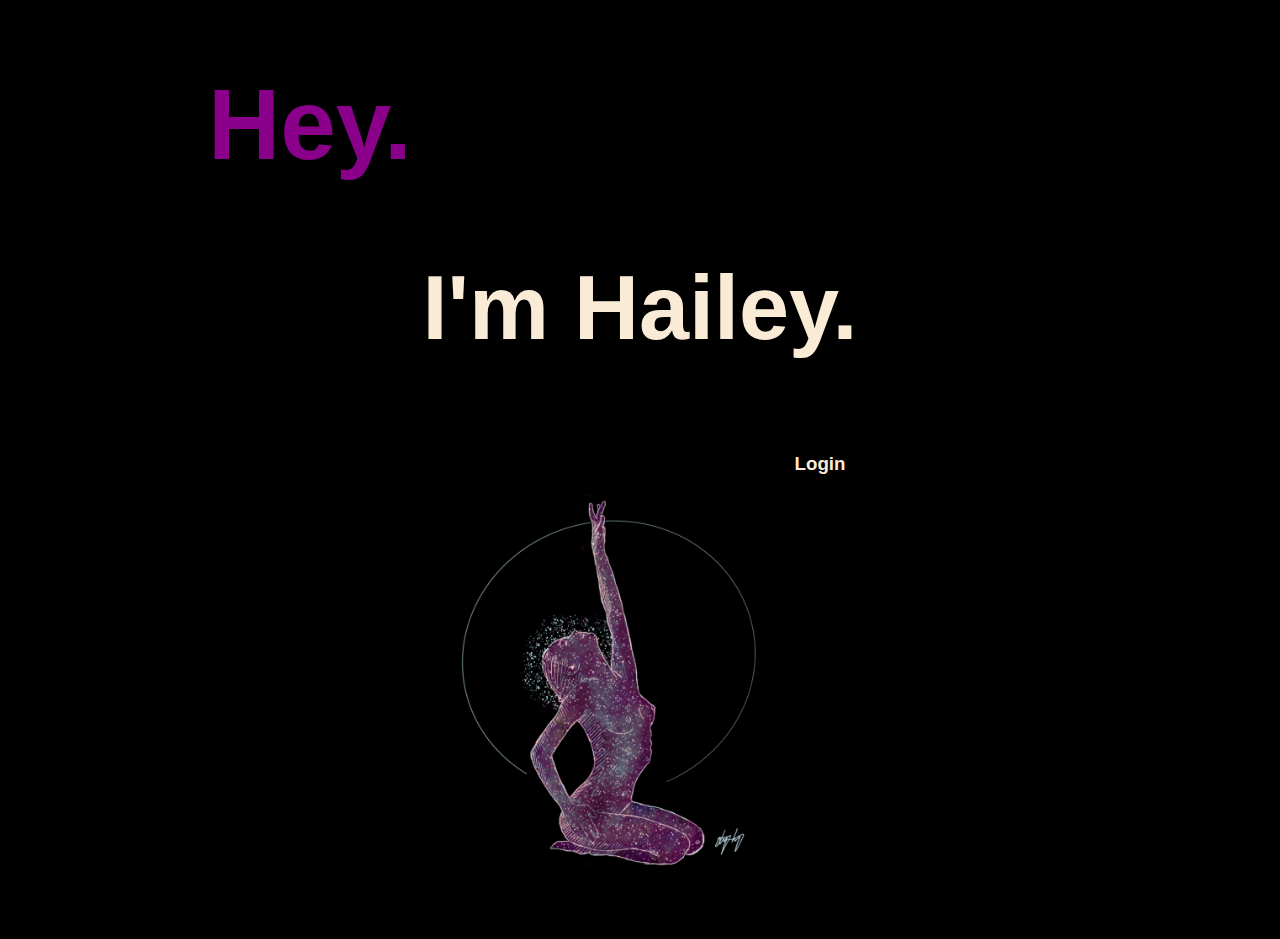
==== index.html @ 0ae5e3e1 "finally coded an image" ====
<!DOCTYPE html>
<html lang="en">
  <head>
    <meta charset="UTF-8" />
    <meta http-equiv="X-UA-Compatible" content="IE=edge" />
    <meta name="viewport" content="width=device-width, initial-scale=1.0" />
    <title>Hailey Morgan</title>
    <link rel="stylesheet" type="text/css" href="styles.css" />
  </head>
  <body>
    <h1>Hey.</h1>
    <h2>I'm Hailey.</h2>
    <div class="image">
    <img class="homeimage" src="./IMG_0836.JPG">
    <h3><a href="login.html">Login</a></h3>
    </div>
  </body>
</html>
---- styles.css ----
body {
  background-color: black;
}
a {
  color: antiquewhite;
  text-decoration: none;
}
a:hover {color: darkmagenta;
   margin-bottom: 16px;}
h1 {
  text-align: left;
  font-family: Arial, Helvetica, sans-serif;
  color: darkmagenta;;
  border-radius: 10px;
  font-size: 100px;
  font-weight: bold;
  padding-left: 200px;
}
h2 {
  font-size: 90px;
  text-align: center;
  font-family: Arial, Helvetica, sans-serif;
  color: antiquewhite;
  border-radius: 10px;
  font-weight: bold;
}
ul {
    color: antiquewhite;
}
h3 {text-align: center;
    font-family: Arial, Helvetica, sans-serif;
    color: antiquewhite;
}
button {
  border: 1px solid;
  padding: 5px;
  background-color: lightgray;
  margin-top: 25px;
  margin-left: 75px;
  
}
ul{
  list-style: none;
  text-align: center;
}

.homeimage {
  max-width: 360px;
  max-height: 600px;
  
}
.image{
  display: flex;
  justify-content: center;
}
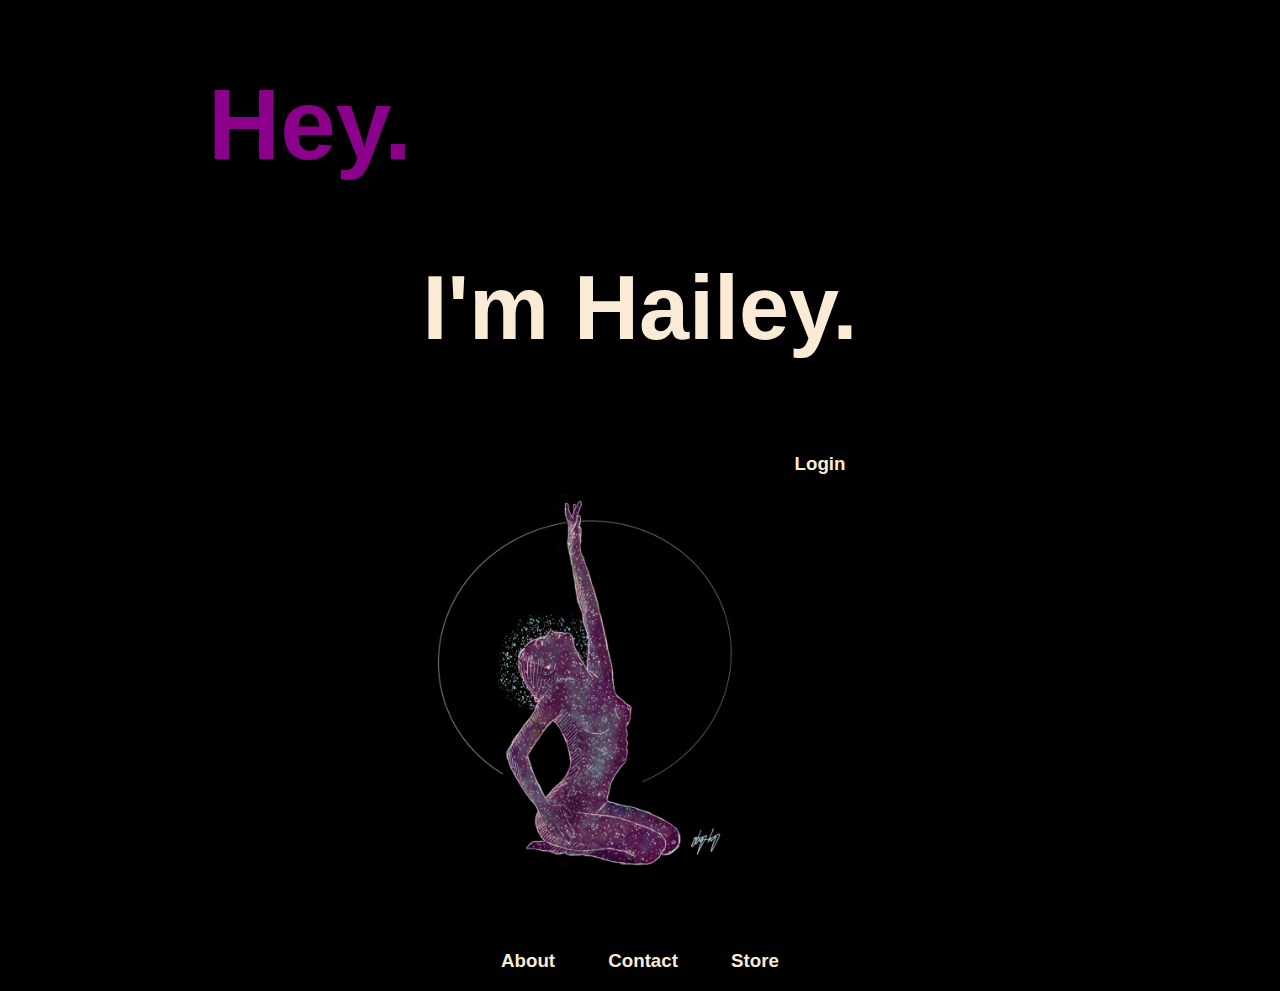
==== commit 23fe1fcd: "added ahrefs" ====
--- a/index.html
+++ b/index.html
@@ -8,11 +8,21 @@
     <link rel="stylesheet" type="text/css" href="styles.css" />
   </head>
   <body>
+    <section class="main">
     <h1>Hey.</h1>
     <h2>I'm Hailey.</h2>
     <div class="image">
     <img class="homeimage" src="./IMG_0836.JPG">
     <h3><a href="login.html">Login</a></h3>
     </div>
+   </section>
+
+   <footer>
+     <h3>
+       <a href="">About</a>
+       <a href="">Contact</a>
+       <a href="">Store</a>
+     </h3>
+   </footer>
   </body>
 </html>
--- a/styles.css
+++ b/styles.css
@@ -4,9 +4,11 @@
 a {
   color: antiquewhite;
   text-decoration: none;
+  margin: 24px;
 }
-a:hover {color: darkmagenta;
-   margin-bottom: 16px;}
+a:hover {
+  color: darkmagenta;
+}
 h1 {
   text-align: left;
   font-family: Arial, Helvetica, sans-serif;
@@ -53,3 +55,6 @@
   display: flex;
   justify-content: center;
 }
+footer{
+  
+}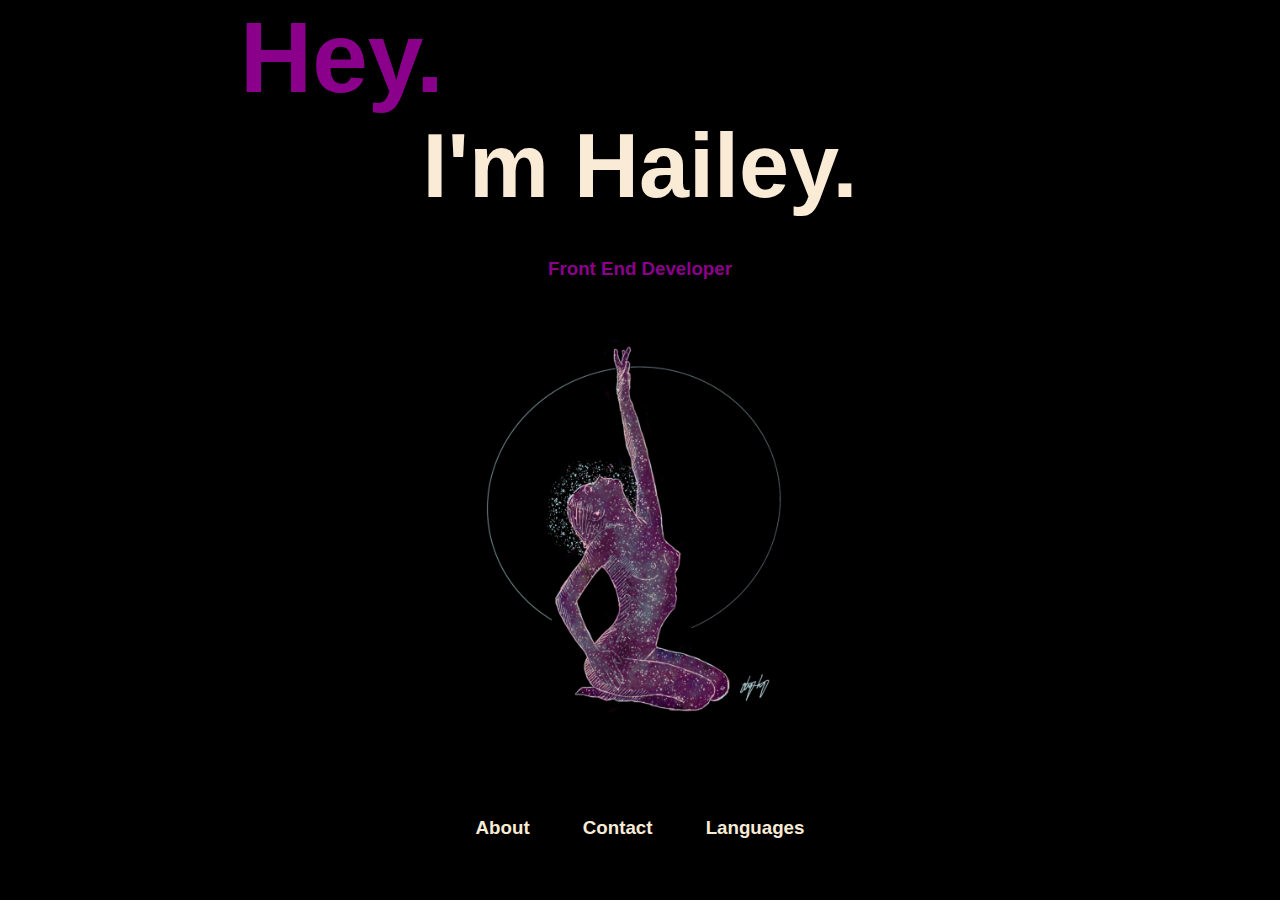
==== commit 354d4e12: "added pages, css" ====
--- a/index.html
+++ b/index.html
@@ -11,17 +11,17 @@
     <section class="main">
     <h1>Hey.</h1>
     <h2>I'm Hailey.</h2>
+    <h3 class="frontend"> Front End Developer</h3>
     <div class="image">
     <img class="homeimage" src="./IMG_0836.JPG">
-    <h3><a href="login.html">Login</a></h3>
     </div>
    </section>
 
    <footer>
      <h3>
-       <a href="">About</a>
-       <a href="">Contact</a>
-       <a href="">Store</a>
+       <a href="./about.html">About</a>
+       <a href="./contact.html">Contact</a>
+       <a href="./languages.html">Languages</a>
      </h3>
    </footer>
   </body>
--- a/styles.css
+++ b/styles.css
@@ -1,3 +1,9 @@
+* {
+  max-width: 800px;
+  margin: 0 auto;
+  width: 100%;
+  font-family: Arial, Helvetica, sans-serif;
+}
 body {
   background-color: black;
 }
@@ -8,15 +14,17 @@
 }
 a:hover {
   color: darkmagenta;
+  transition: all 300ms ease;
 }
 h1 {
   text-align: left;
   font-family: Arial, Helvetica, sans-serif;
-  color: darkmagenta;;
+  color: darkmagenta;
   border-radius: 10px;
   font-size: 100px;
   font-weight: bold;
-  padding-left: 200px;
+  text-align: center;
+  display: flex;
 }
 h2 {
   font-size: 90px;
@@ -27,11 +35,25 @@
   font-weight: bold;
 }
 ul {
-    color: antiquewhite;
+  color: antiquewhite;
+  margin: 20px;
+  list-style: none;
+  text-align: center;
 }
-h3 {text-align: center;
-    font-family: Arial, Helvetica, sans-serif;
-    color: antiquewhite;
+li {
+  margin: 20px;
+}
+.language-list {
+margin: 100px;
+}
+h3 {
+  text-align: center;
+  font-family: Arial, Helvetica, sans-serif;
+  color: antiquewhite;
+  margin-top: 40px;
+}
+.frontend{
+  color: darkmagenta;
 }
 button {
   border: 1px solid;
@@ -39,22 +61,16 @@
   background-color: lightgray;
   margin-top: 25px;
   margin-left: 75px;
-  
-}
-ul{
-  list-style: none;
-  text-align: center;
 }
 
 .homeimage {
   max-width: 360px;
   max-height: 600px;
-  
 }
-.image{
+.image {
   display: flex;
   justify-content: center;
+  align-items: center;
 }
-footer{
-  
-}+footer {
+}
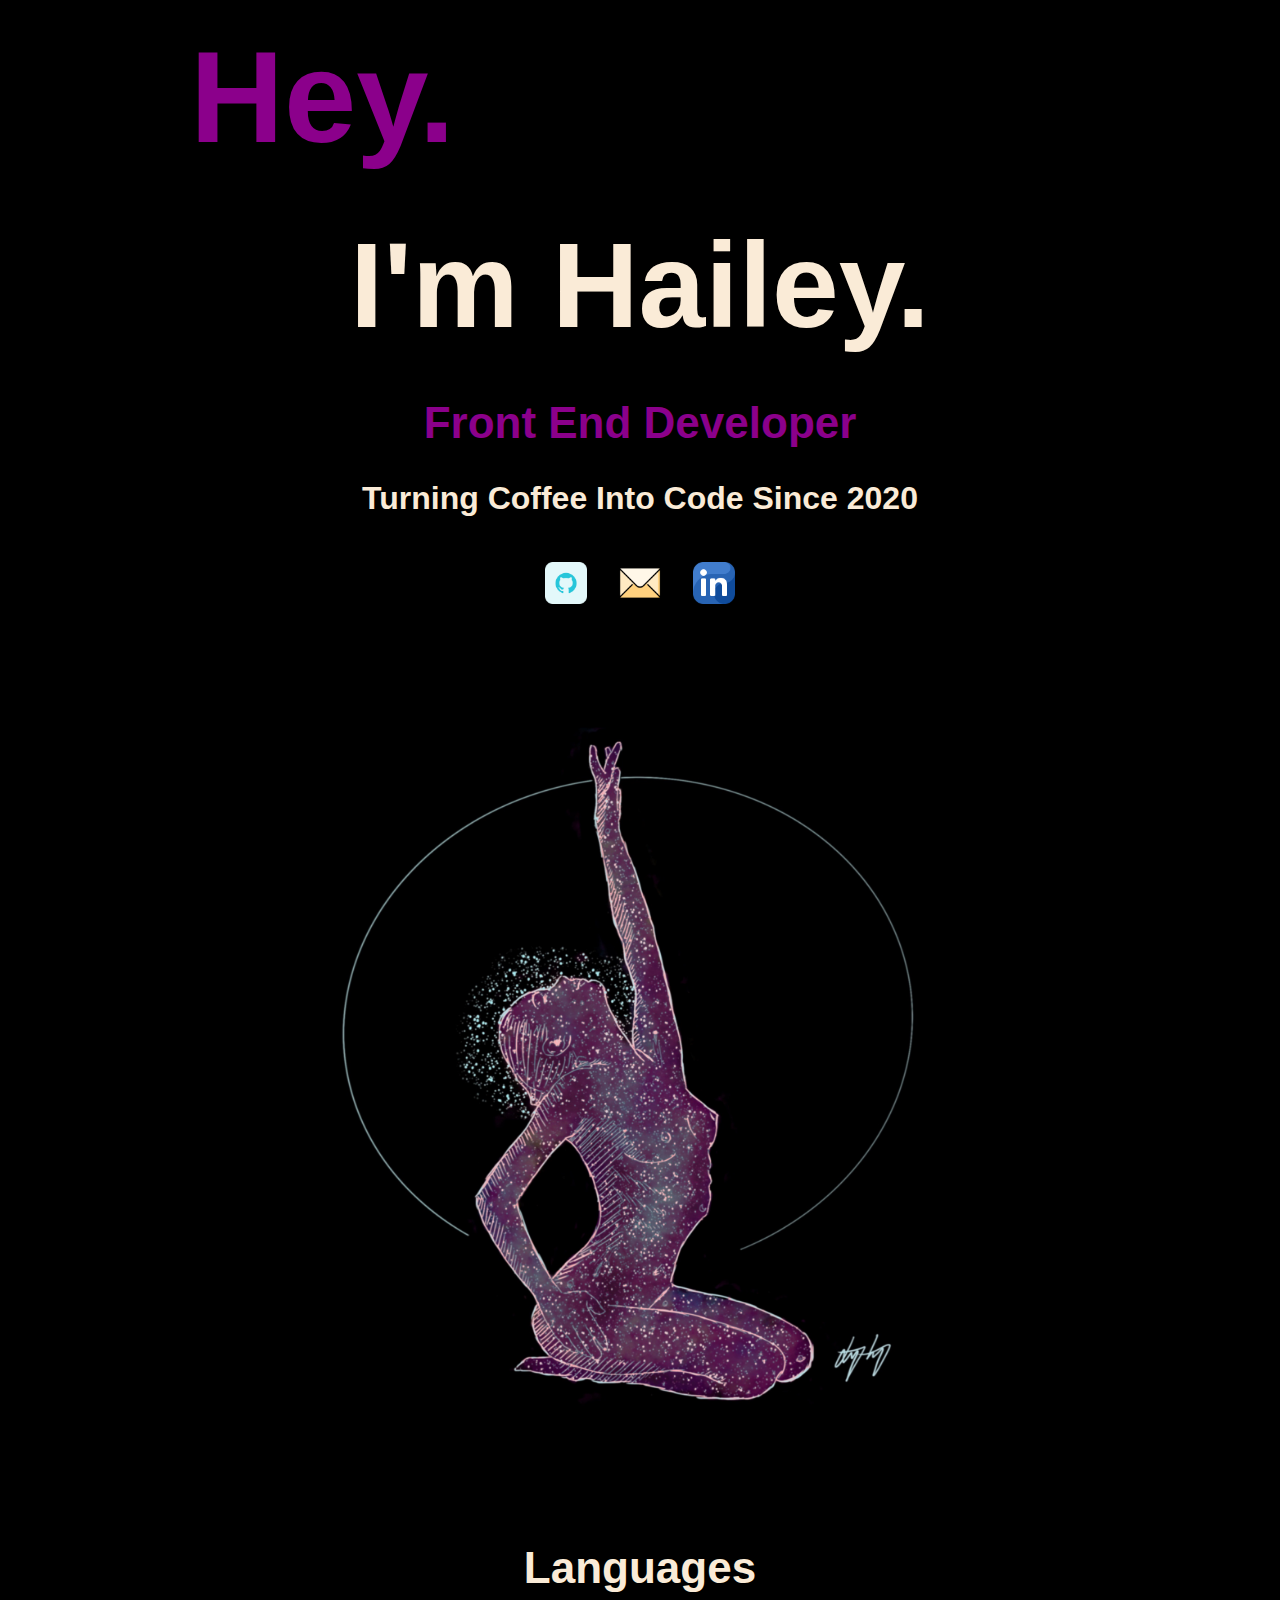
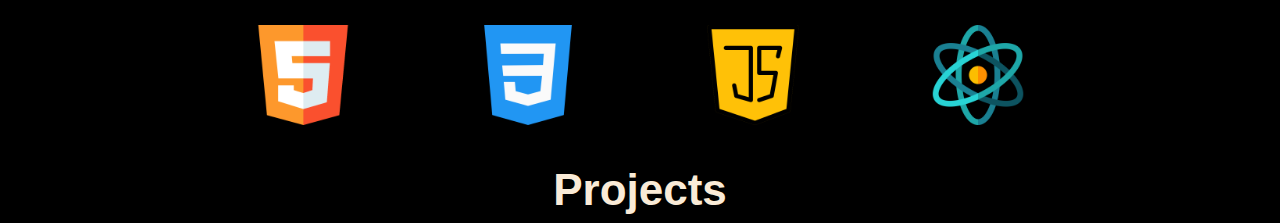
==== commit 347402f4: "reworked, added lang imgs, contact imgs" ====
--- a/index.html
+++ b/index.html
@@ -12,17 +12,28 @@
     <h1>Hey.</h1>
     <h2>I'm Hailey.</h2>
     <h3 class="frontend"> Front End Developer</h3>
+    <p>Turning Coffee Into Code Since 2020
+    </p>
+    <div class="contact-images">
+      <img src="./github.png" class="contact-image">
+      <img src="./email.png" class="contact-image">
+      <img src="./linkedin.png" class="contact-image">
+    </div>
     <div class="image">
     <img class="homeimage" src="./IMG_0836.JPG">
     </div>
    </section>
-
-   <footer>
-     <h3>
-       <a href="./about.html">About</a>
-       <a href="./contact.html">Contact</a>
-       <a href="./languages.html">Languages</a>
-     </h3>
-   </footer>
+   <section class="languages">
+     <h3>Languages </h3>
+     <div class="logo-placement">
+     <img src="./html5.png" class="logo-image">
+     <img src="./css3.png" class="logo-image">
+     <img src="./js.png" class="logo-image">
+     <img src="./react.png" class="logo-image">
+     </div>
+     </section>
+     <section class="projects">
+       <h3>Projects</h3>
+     </section>
   </body>
 </html>
--- a/styles.css
+++ b/styles.css
@@ -1,59 +1,38 @@
 * {
-  max-width: 800px;
+  max-width: 900px;
   margin: 0 auto;
   width: 100%;
   font-family: Arial, Helvetica, sans-serif;
+  font-weight: bolder;
+  line-height: 1.5;
 }
 body {
   background-color: black;
 }
-a {
-  color: antiquewhite;
-  text-decoration: none;
-  margin: 24px;
-}
-a:hover {
-  color: darkmagenta;
-  transition: all 300ms ease;
-}
 h1 {
   text-align: left;
-  font-family: Arial, Helvetica, sans-serif;
   color: darkmagenta;
   border-radius: 10px;
-  font-size: 100px;
+  font-size: 130px;
   font-weight: bold;
-  text-align: center;
   display: flex;
 }
 h2 {
-  font-size: 90px;
+  font-size: 120px;
   text-align: center;
-  font-family: Arial, Helvetica, sans-serif;
   color: antiquewhite;
   border-radius: 10px;
   font-weight: bold;
 }
-ul {
+h3 {
   color: antiquewhite;
-  margin: 20px;
-  list-style: none;
+  margin-top: 15px;
+  font-size: 44px;
   text-align: center;
-}
-li {
-  margin: 20px;
-}
-.language-list {
-margin: 100px;
-}
-h3 {
-  text-align: center;
-  font-family: Arial, Helvetica, sans-serif;
-  color: antiquewhite;
-  margin-top: 40px;
 }
 .frontend{
   color: darkmagenta;
+  font-size: 44px;
 }
 button {
   border: 1px solid;
@@ -64,13 +43,49 @@
 }
 
 .homeimage {
-  max-width: 360px;
-  max-height: 600px;
+  max-width: 700px;
+  max-height: 900px;
 }
 .image {
   display: flex;
   justify-content: center;
   align-items: center;
 }
-footer {
+p {
+  margin-top: 18px;;
+  color: antiquewhite;
+  display: flex;
+  justify-content: center;
+  align-items: center;
+  font-size: 32px;
 }
+/*Contact Images*/
+
+.contact-images{
+  max-width: 42px;
+  width: 100%;
+  margin-top: 24px;
+  display: flex;
+  justify-content: center;
+  align-items: center;
+}
+.contact-image{
+  margin: 16px;
+}
+/* Language Images */
+
+.logo-image{
+  width: 100%;
+  max-width: 100px;
+  
+}
+.logo-placement{
+  margin-top: 24px;
+  margin-bottom: 32px;
+  display: flex;
+  justify-content: center;
+  align-items: center;
+}
+
+/* Projects */
+
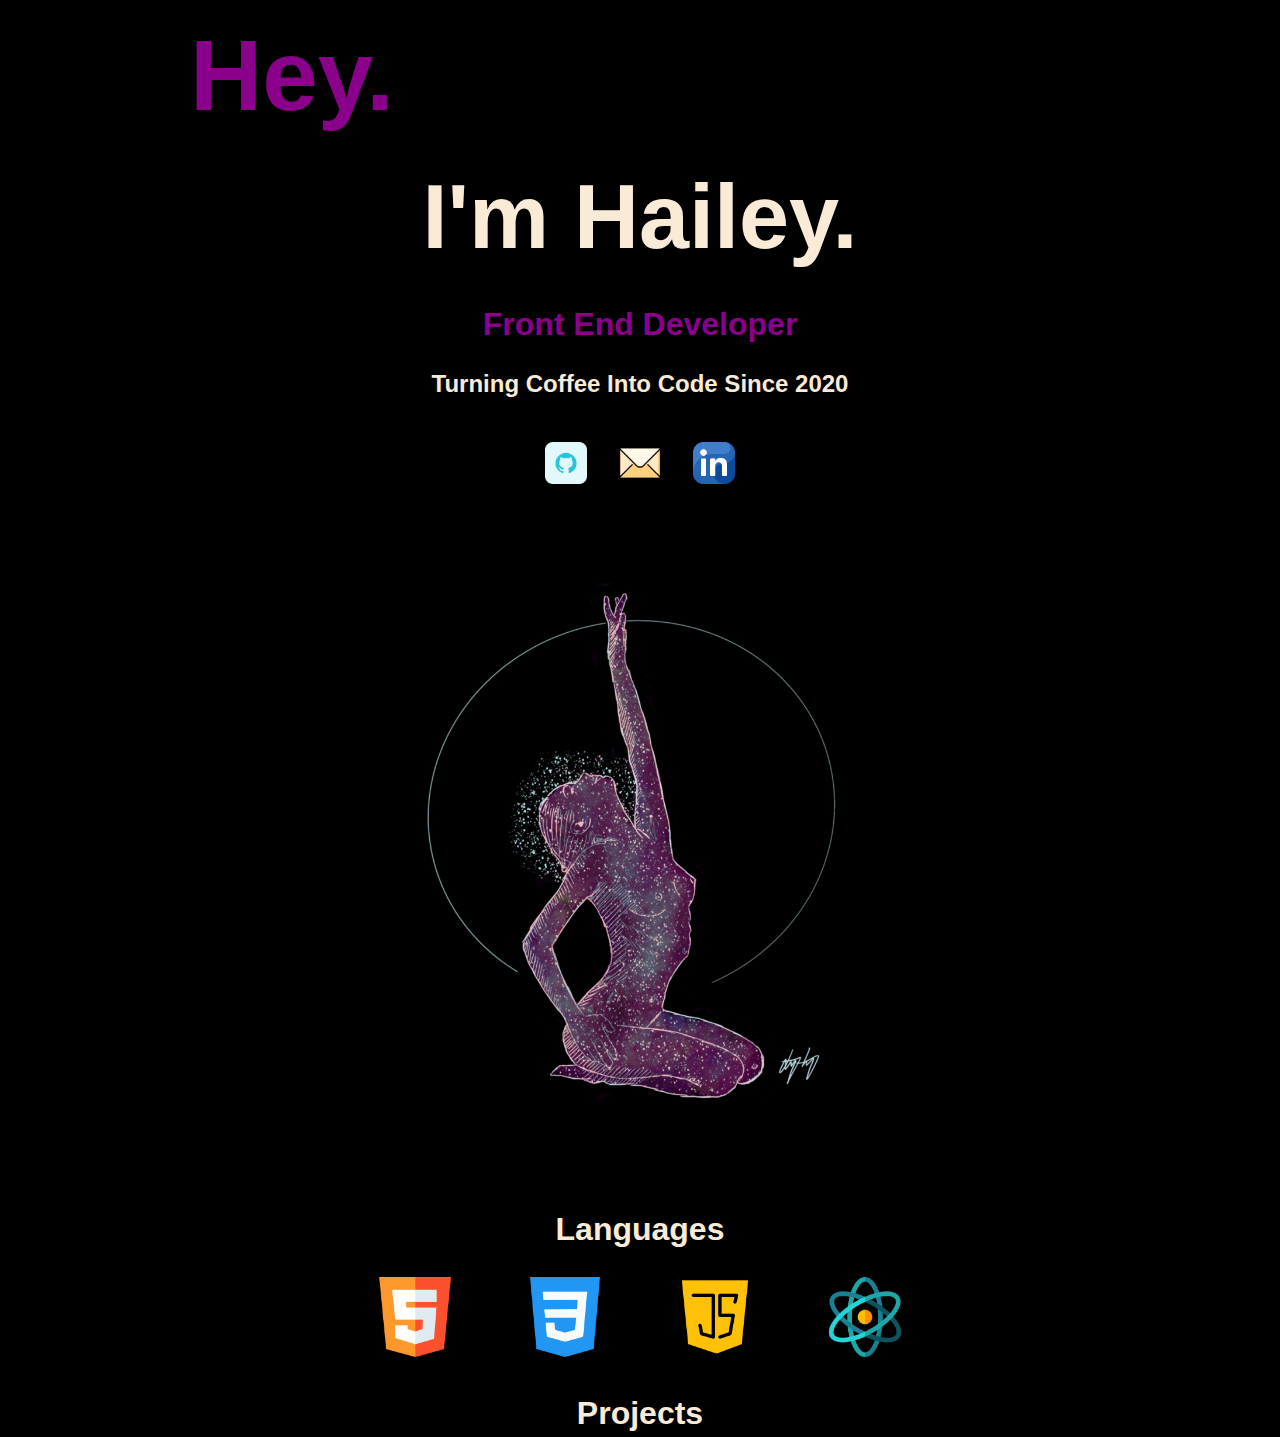
==== commit a53de561: "styling, transitions, hover" ====
--- a/index.html
+++ b/index.html
@@ -28,7 +28,7 @@
      <div class="logo-placement">
      <img src="./html5.png" class="logo-image">
      <img src="./css3.png" class="logo-image">
-     <img src="./js.png" class="logo-image">
+     <img src="./js.png" class="logo-image"> 
      <img src="./react.png" class="logo-image">
      </div>
      </section>
--- a/styles.css
+++ b/styles.css
@@ -13,26 +13,37 @@
   text-align: left;
   color: darkmagenta;
   border-radius: 10px;
-  font-size: 130px;
+  font-size: 100px;
   font-weight: bold;
   display: flex;
+  animation: animate-header 650ms backwards ease;
 }
 h2 {
-  font-size: 120px;
+  font-size: 90px;
   text-align: center;
   color: antiquewhite;
   border-radius: 10px;
   font-weight: bold;
+  animation: animate-header 650ms backwards ease;
+}
+@keyframes animate-header {
+  0% {
+    opacity: 0;
+  }
+  100% {
+    opacity: 1;
+  }
 }
 h3 {
   color: antiquewhite;
   margin-top: 15px;
-  font-size: 44px;
+  font-size: 32px;
   text-align: center;
+  animation: animate-header 650ms backwards ease;
 }
 .frontend{
   color: darkmagenta;
-  font-size: 44px;
+  font-size: 32px;
 }
 button {
   border: 1px solid;
@@ -43,8 +54,17 @@
 }
 
 .homeimage {
-  max-width: 700px;
-  max-height: 900px;
+  max-width: 500px;
+  max-height: 700px;
+  animation: animate-homeimg 800ms backwards;
+}
+@keyframes animate-homeimg {
+  0% {
+    transform: scale(0);
+  }
+  100% {
+    transform: scale(1);
+  }
 }
 .image {
   display: flex;
@@ -57,7 +77,8 @@
   display: flex;
   justify-content: center;
   align-items: center;
-  font-size: 32px;
+  font-size: 24px;
+  animation: animate-header 650ms backwards ease;
 }
 /*Contact Images*/
 
@@ -71,20 +92,38 @@
 }
 .contact-image{
   margin: 16px;
+  transition: all 400ems;
 }
+.contact-image:hover {
+  filter: brightness(80%);
+  opacity: 0.86;
+  transform: scale(1.2);
+}
+
 /* Language Images */
 
 .logo-image{
   width: 100%;
-  max-width: 100px;
+  max-width: 80px;
   
+}
+.logo-image:hover {
+  filter: brightness(80%);
+  opacity: 0.86;
+  transform: scale(0.9);
+  transition: all 400ems ease;
 }
 .logo-placement{
   margin-top: 24px;
   margin-bottom: 32px;
+  width: 600px;
   display: flex;
   justify-content: center;
   align-items: center;
+  position: relative;
+}
+.logo-name{
+  color: antiquewhite;
 }
 
 /* Projects */
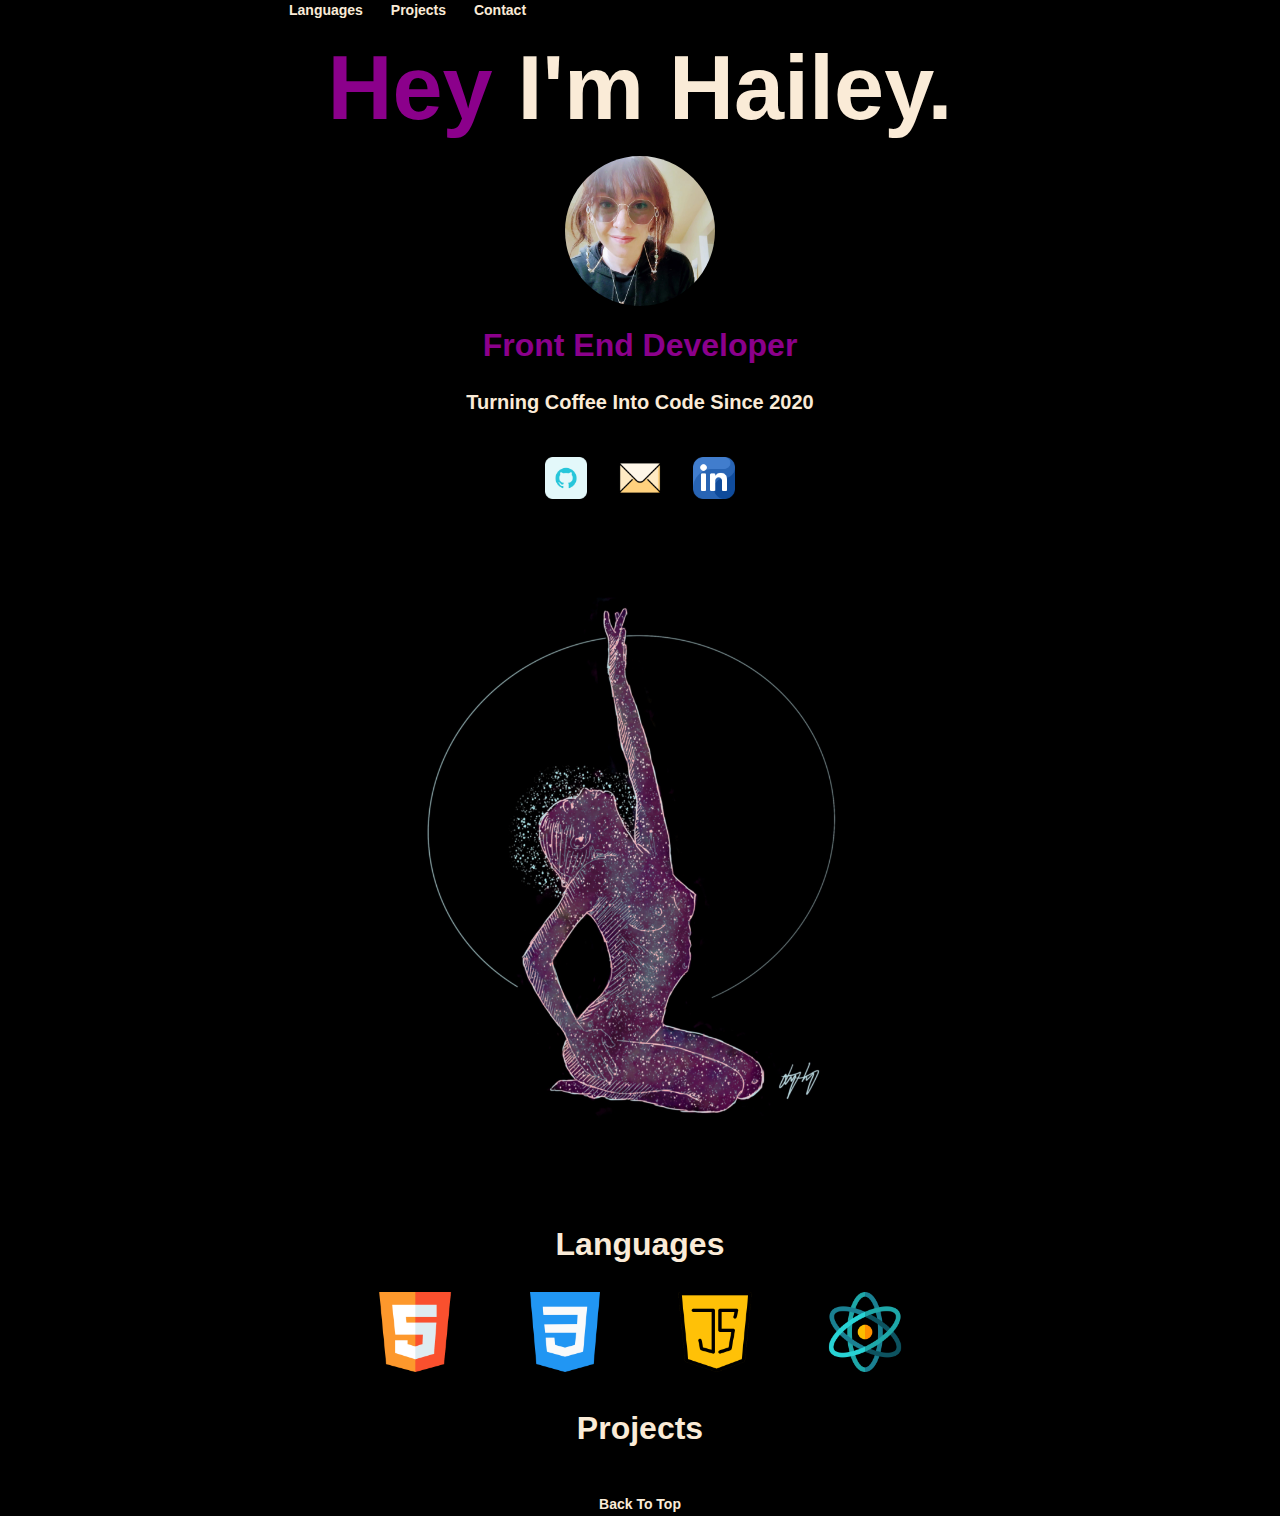
==== commit 5f6385ef: "smoother, more responsive, added img" ====
--- a/index.html
+++ b/index.html
@@ -8,11 +8,19 @@
     <link rel="stylesheet" type="text/css" href="styles.css" />
   </head>
   <body>
+    <section class="navbar" id="top">
+     <p class="nav">
+       <a href="#languages">Languages</a>
+       <a href="#projects">Projects</a>
+       <a href="mailto:haileymorganart94@gmail.com">Contact</a>
+     </p>
+    </section>
     <section class="main">
-    <h1>Hey.</h1>
-    <h2>I'm Hailey.</h2>
+      <row class="main-row">
+    <h2><span class="text-purple">Hey</span> I'm Hailey.</h2>
+    <img src="./285192352_10222860309958085_1689109615997293488_n.jpg" class="id-photo">
     <h3 class="frontend"> Front End Developer</h3>
-    <p>Turning Coffee Into Code Since 2020
+    <p class="intro">Turning Coffee Into Code Since 2020
     </p>
     <div class="contact-images">
       <img src="./github.png" class="contact-image">
@@ -23,7 +31,7 @@
     <img class="homeimage" src="./IMG_0836.JPG">
     </div>
    </section>
-   <section class="languages">
+   <section class="languages" id="languages">
      <h3>Languages </h3>
      <div class="logo-placement">
      <img src="./html5.png" class="logo-image">
@@ -31,9 +39,13 @@
      <img src="./js.png" class="logo-image"> 
      <img src="./react.png" class="logo-image">
      </div>
+    </row>
      </section>
-     <section class="projects">
+     <section class="projects" id="projects">
        <h3>Projects</h3>
      </section>
+     <footer class="footer-wrapper">
+    <p><a href="#top">Back To Top</a></p>
+    </footer>
   </body>
 </html>
--- a/styles.css
+++ b/styles.css
@@ -6,8 +6,14 @@
   font-weight: bolder;
   line-height: 1.5;
 }
+html {
+  scroll-behavior: smooth;
+}
 body {
   background-color: black;
+}
+.text-purple{
+  color: darkmagenta;
 }
 h1 {
   text-align: left;
@@ -26,14 +32,31 @@
   font-weight: bold;
   animation: animate-header 650ms backwards ease;
 }
-@keyframes animate-header {
+.id-photo {
+  max-width: 150px;
+  border-radius: 50%;
+  display: flex;
+  align-items: center;
+  justify-content: center;
+}
+/* @keyframes animate-header {
   0% {
     opacity: 0;
   }
   100% {
     opacity: 1;
   }
+}*/
+.navbar{
+  max-width: 750px;
 }
+.nav, a {
+  text-decoration: none;
+  font-size: 14px;
+  color: antiquewhite;
+  margin: 0 12px;
+}
+
 h3 {
   color: antiquewhite;
   margin-top: 15px;
@@ -58,7 +81,7 @@
   max-height: 700px;
   animation: animate-homeimg 800ms backwards;
 }
-@keyframes animate-homeimg {
+/* @keyframes animate-homeimg {
   0% {
     transform: scale(0);
   }
@@ -66,20 +89,21 @@
     transform: scale(1);
   }
 }
+*/
 .image {
   display: flex;
   justify-content: center;
   align-items: center;
 }
-p {
+.intro {
   margin-top: 18px;;
   color: antiquewhite;
-  display: flex;
-  justify-content: center;
+  text-align: center;
   align-items: center;
-  font-size: 24px;
+  font-size: 20px;
   animation: animate-header 650ms backwards ease;
 }
+
 /*Contact Images*/
 
 .contact-images{
@@ -128,3 +152,9 @@
 
 /* Projects */
 
+
+/* FOOTER */
+.footer-wrapper{
+ text-align: center;
+ margin-top: 40px;
+}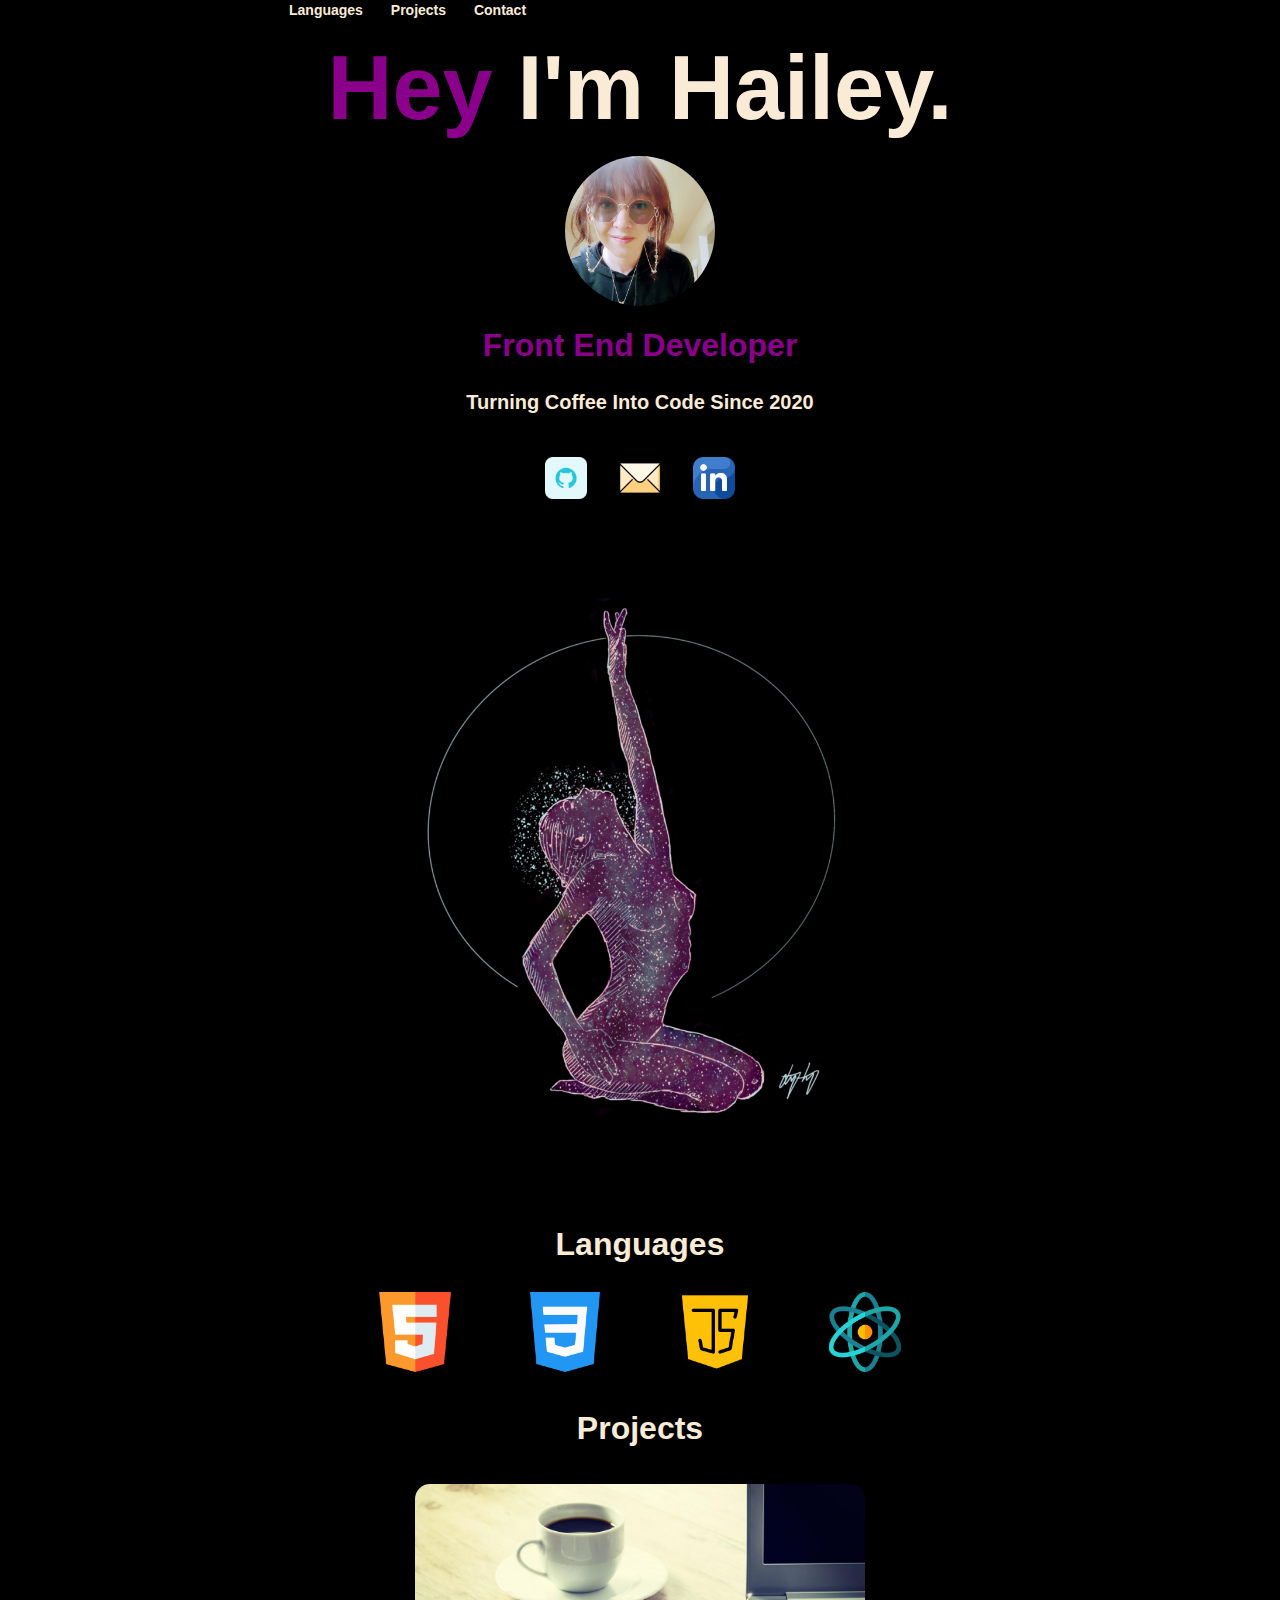
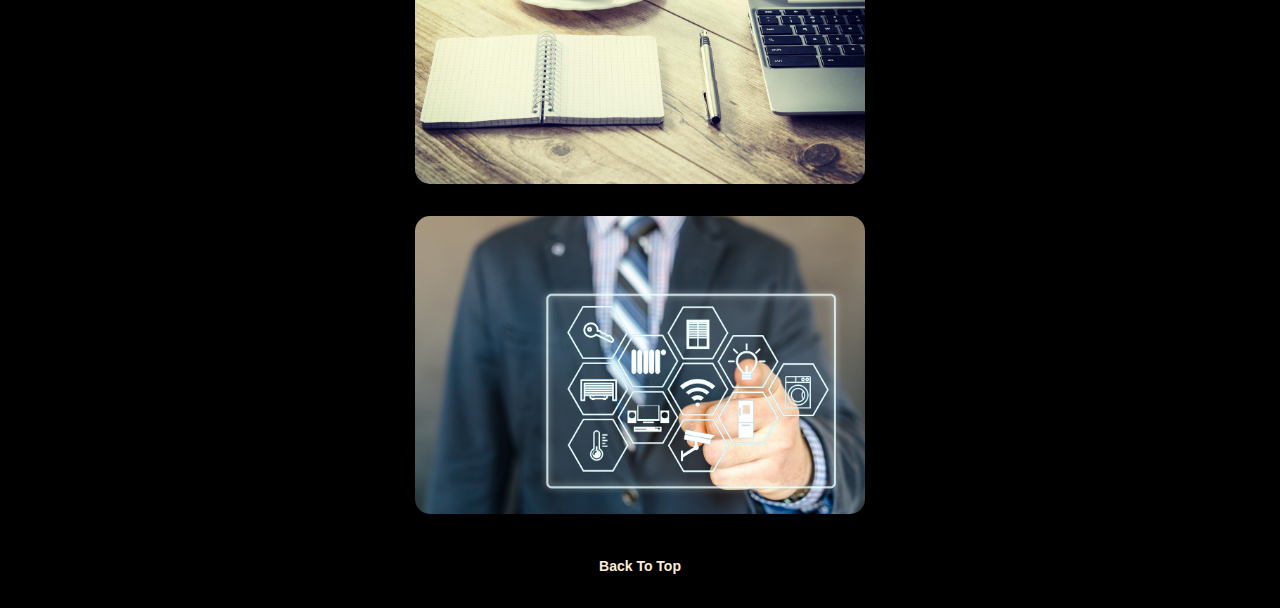
==== commit 8fcc4781: "added mock projects" ====
--- a/index.html
+++ b/index.html
@@ -12,7 +12,7 @@
      <p class="nav">
        <a href="#languages">Languages</a>
        <a href="#projects">Projects</a>
-       <a href="mailto:haileymorganart94@gmail.com">Contact</a>
+       <a href="mailto:haileymorganart94@gmail.com" target="__blank">Contact</a>
      </p>
     </section>
     <section class="main">
@@ -42,7 +42,11 @@
     </row>
      </section>
      <section class="projects" id="projects">
+       <div class="projects-wrapper">
        <h3>Projects</h3>
+       <img src="./coffee-laptop.jpeg" class="project-one">
+       <img src="./business-online.jpeg" class="project-one">
+       </div>
      </section>
      <footer class="footer-wrapper">
     <p><a href="#top">Back To Top</a></p>
--- a/styles.css
+++ b/styles.css
@@ -1,5 +1,5 @@
 * {
-  max-width: 900px;
+  max-width: 800px;
   margin: 0 auto;
   width: 100%;
   font-family: Arial, Helvetica, sans-serif;
@@ -151,10 +151,26 @@
 }
 
 /* Projects */
-
+.project-one {
+  max-width: 450px;
+  margin-top: 32px;
+  display: flex;
+  justify-content: center;
+  align-items: center;
+  border-radius: 15px;
+}
+.project-one:hover {
+filter: brightness(80%);
+}
 
 /* FOOTER */
 .footer-wrapper{
  text-align: center;
  margin-top: 40px;
-}+ margin-bottom: 30px;
+}
+
+/*MOBILE*/
+@media (max-width: 768px) {
+
+}
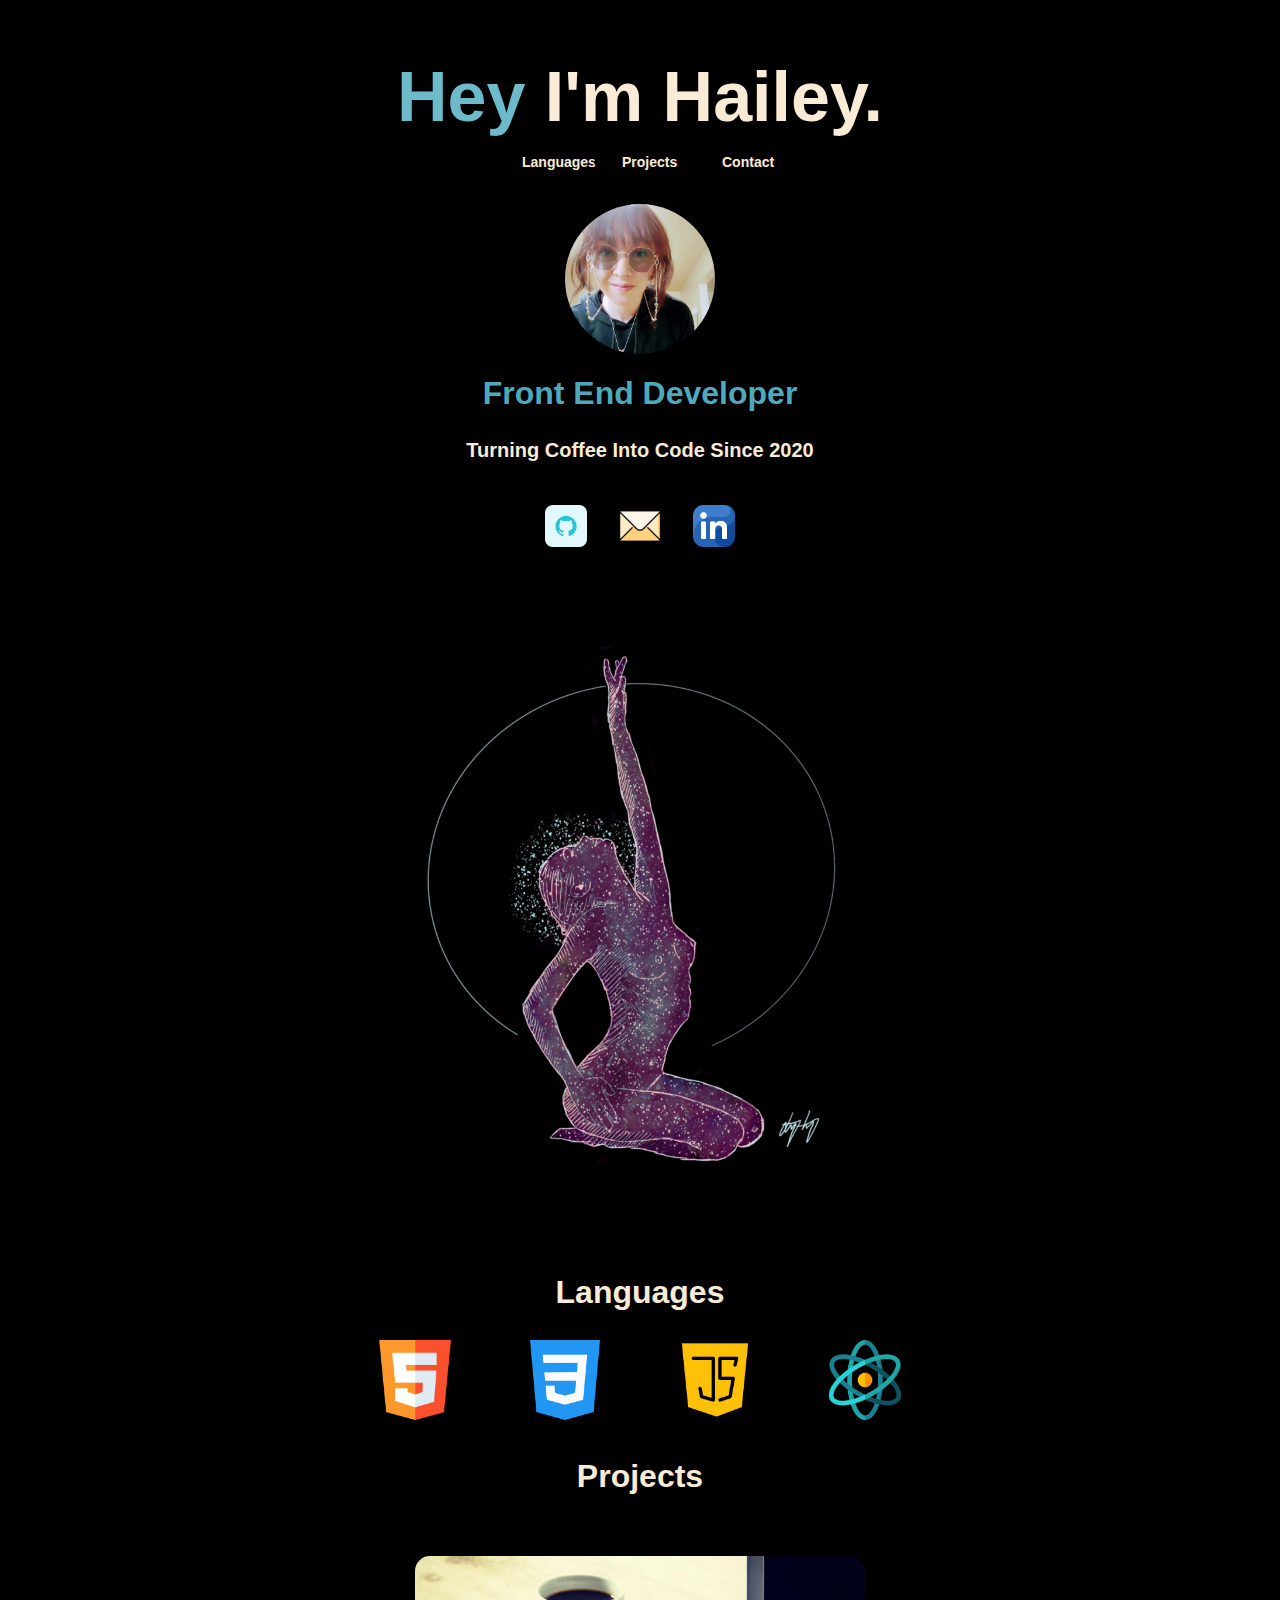
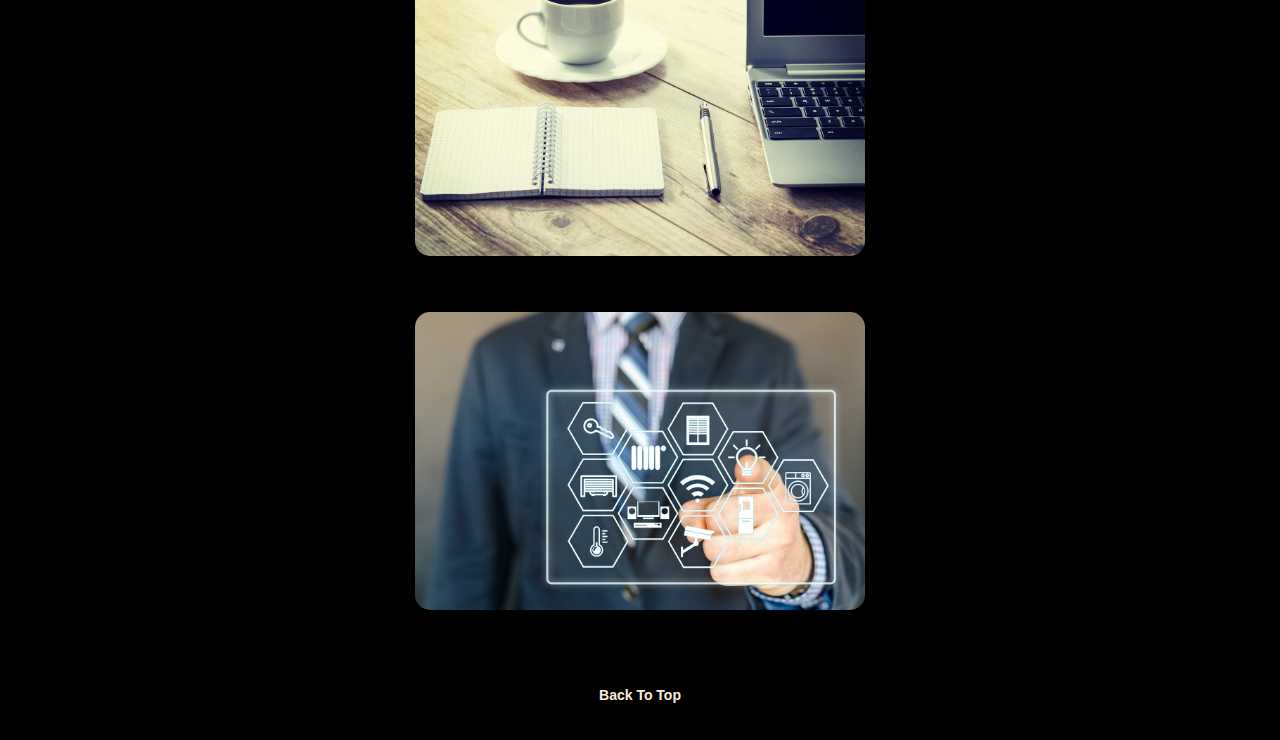
==== commit 908543e3: "wip styling" ====
--- a/index.html
+++ b/index.html
@@ -9,15 +9,17 @@
   </head>
   <body>
     <section class="navbar" id="top">
+      <h2 id="name"><span class="text-purple">Hey</span> I'm Hailey.</h2>
      <p class="nav">
-       <a href="#languages">Languages</a>
-       <a href="#projects">Projects</a>
-       <a href="mailto:haileymorganart94@gmail.com" target="__blank">Contact</a>
-     </p>
+       <ul>
+       <li><a href="#languages">Languages</a></li>
+       <li><a href="#projects">Projects</a></li>
+       <li><a href="mailto:haileymorganart94@gmail.com" target="__blank">Contact</a></li>
+     </ul>
+      </p>
     </section>
     <section class="main">
       <row class="main-row">
-    <h2><span class="text-purple">Hey</span> I'm Hailey.</h2>
     <img src="./285192352_10222860309958085_1689109615997293488_n.jpg" class="id-photo">
     <h3 class="frontend"> Front End Developer</h3>
     <p class="intro">Turning Coffee Into Code Since 2020
@@ -44,8 +46,8 @@
      <section class="projects" id="projects">
        <div class="projects-wrapper">
        <h3>Projects</h3>
-       <img src="./coffee-laptop.jpeg" class="project-one">
-       <img src="./business-online.jpeg" class="project-one">
+       <a href="./pagetwo.html"><img src="./coffee-laptop.jpeg" class="project-one"></a>
+       <a href="./pagetwo.html"><img src="./business-online.jpeg" class="project-one"></a>
        </div>
      </section>
      <footer class="footer-wrapper">
--- a/styles.css
+++ b/styles.css
@@ -13,11 +13,11 @@
   background-color: black;
 }
 .text-purple{
-  color: darkmagenta;
+  color: #6dbaca;
 }
 h1 {
   text-align: left;
-  color: darkmagenta;
+  color: #4fa9bc;
   border-radius: 10px;
   font-size: 100px;
   font-weight: bold;
@@ -25,12 +25,20 @@
   animation: animate-header 650ms backwards ease;
 }
 h2 {
-  font-size: 90px;
+  font-size: 70px;
   text-align: center;
   color: antiquewhite;
   border-radius: 10px;
   font-weight: bold;
   animation: animate-header 650ms backwards ease;
+}
+#name {
+  margin-bottom: 25;
+}
+p {
+  font-size: 24px;
+  color: antiquewhite;
+  text-align: center;
 }
 .id-photo {
   max-width: 150px;
@@ -38,6 +46,7 @@
   display: flex;
   align-items: center;
   justify-content: center;
+  margin-top: 30px;
 }
 /* @keyframes animate-header {
   0% {
@@ -48,7 +57,10 @@
   }
 }*/
 .navbar{
-  max-width: 750px;
+  max-width: 1200px;
+  margin-top: 45px;
+  display: flex;
+  flex-direction: column;
 }
 .nav, a {
   text-decoration: none;
@@ -56,7 +68,20 @@
   color: antiquewhite;
   margin: 0 12px;
 }
-
+ul {
+  display: flex;
+  max-width: 300px;
+  justify-content: center;
+  align-items: center;
+  text-decoration: none;
+}
+li {
+  text-decoration: none;
+  
+}
+li:hover {
+  color: #4fa9bc;
+}
 h3 {
   color: antiquewhite;
   margin-top: 15px;
@@ -65,7 +90,7 @@
   animation: animate-header 650ms backwards ease;
 }
 .frontend{
-  color: darkmagenta;
+  color: #4fa9bc;
   font-size: 32px;
 }
 button {
@@ -134,7 +159,7 @@
 .logo-image:hover {
   filter: brightness(80%);
   opacity: 0.86;
-  transform: scale(0.9);
+  transform: scale(1.2);
   transition: all 400ems ease;
 }
 .logo-placement{
@@ -169,6 +194,11 @@
  margin-top: 40px;
  margin-bottom: 30px;
 }
+.backtomain {
+  position: absolute;
+  bottom: 0;
+  margin-bottom: 60px;
+}
 
 /*MOBILE*/
 @media (max-width: 768px) {
